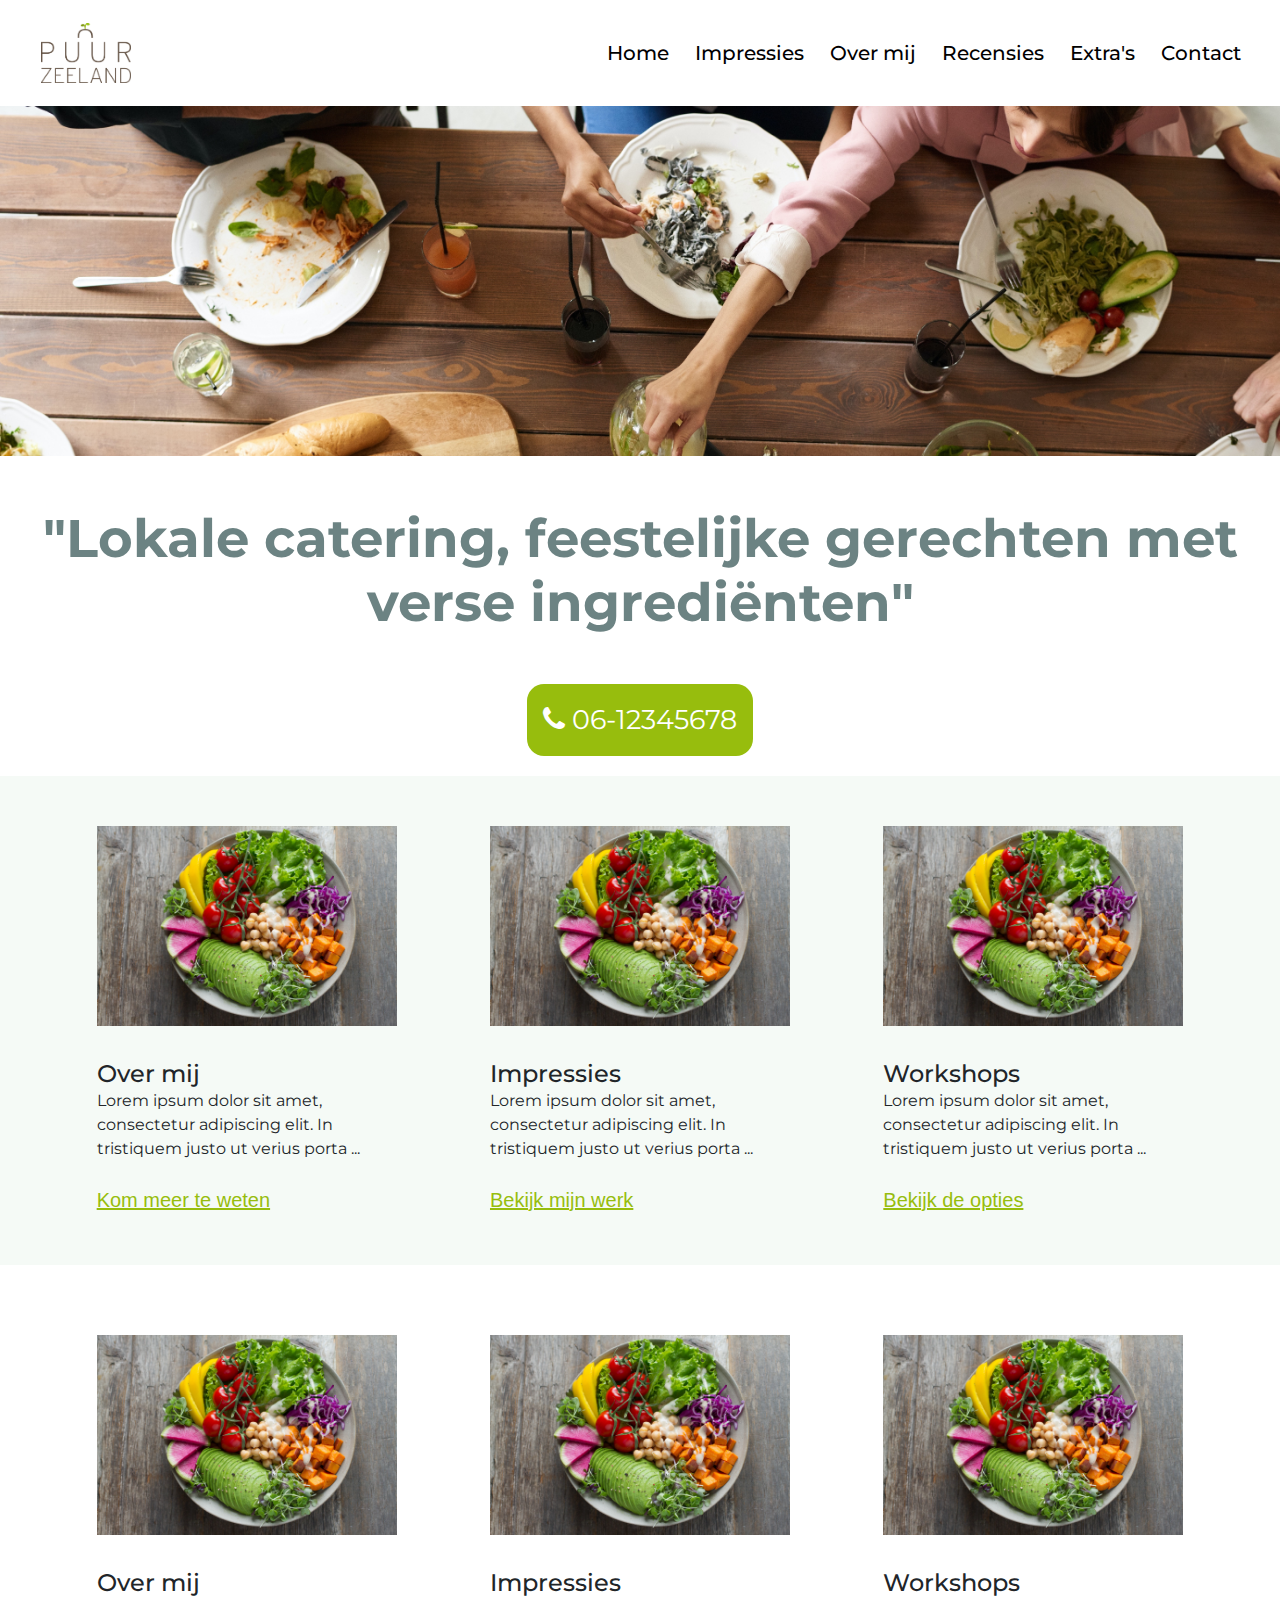
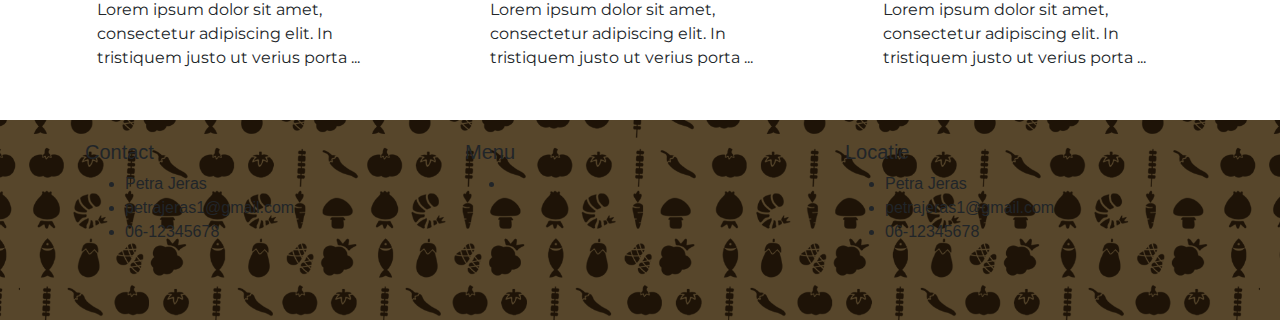
==== Theme/index.html @ e9f8599c "Initial commit" ====
<!doctype html>
<html lang="en">
  <head>
    <!-- Required meta tags -->
    <meta charset="utf-8">
    <meta name="viewport" content="width=device-width, initial-scale=1, shrink-to-fit=no">

    <!-- Bootstrap CSS -->
    <link rel="stylesheet" href="https://maxcdn.bootstrapcdn.com/bootstrap/4.0.0/css/bootstrap.min.css" integrity="sha384-Gn5384xqQ1aoWXA+058RXPxPg6fy4IWvTNh0E263XmFcJlSAwiGgFAW/dAiS6JXm" crossorigin="anonymous">
    <link rel="stylesheet" href="font-awesome-4.7.0/css/font-awesome.min.css">
    <link rel="stylesheet" href="css/bootstrap/css/bootstrap.min.css">
    <link rel="stylesheet" href="css/style.css">
    
    <title>Puur zeeland - Home</title>
  </head>
  <body>
    
    <nav class="navbar navbar-expand-md">
        <div class="container-fluid">
            <a class="navbar-brand" href="#">
                <img src="images/MainLogo.PNG" alt="Logo">  
            </a>
            <button class="navbar-toggler" type="button" data-toggle="collapse" data-target="#navbarToggle" aria-controls="navbarToggle" aria-expanded="false" aria-label="Toggle navigation">
              <span class="navbar-toggler-icon"></span>
            </button>
            <div class="collapse navbar-collapse" id="navbarToggle">
                <div class="navbar-nav ml-auto">
                  <a class="nav-item nav-link" href="#">Home</a>
                  <a class="nav-item nav-link" href="#">Impressies</a>
                  <a class="nav-item nav-link" href="#">Over mij</a>
                  <a class="nav-item nav-link" href="#">Recensies</a>
                  <a class="nav-item nav-link" href="#">Extra's</a>
                  <a class="nav-item nav-link" href="#">Contact</a>
                </div>
            </div>  
        </div>
    </nav>

    <section id="banner">
      <div class="row">
        <div class="banner">
          <img src="images/banner.jpg" alt="banner">
        </div>
      </div>
      <div class="row">
        <div class="col-md-12">
          <h1 class="quote">"Lokale catering, feestelijke gerechten met verse ingrediënten"</h1>
        </div>
      </div>
      <div class="row">
        <div class="col-md-12" id="button">
          <button type="button" class="btn"><i class="fa fa-phone" aria-hidden="true"></i>  06-12345678</button>
        </div>
      </div>
    </section>

    <section id="services">
      <div  class="container-fluid"> 
        <div class="row">
          <div class="col-4">
            <img src="images/food.jpg" class="services-img" alt="food">
            <br>
            <h4>Over mij</h4>
            <p>Lorem ipsum dolor sit amet, consectetur adipiscing elit. In tristiquem justo ut verius porta ...</p>
            <br>
            <a href="#" class="link-service">Kom meer te weten</a>
          </div>
          <div class="col-4">
            <img src="images/food.jpg" class="services-img" alt="image">
            <br>
            <h4>Impressies</h4>
            <p>Lorem ipsum dolor sit amet, consectetur adipiscing elit. In tristiquem justo ut verius porta ...</p>
            <br>
            <a href="#" class="link-service">Bekijk mijn werk</a>
          </div>
          <div class="col-4">
            <img src="images/food.jpg" class="services-img" alt="image">
            <br>
            <h4>Workshops</h4>
            <p>Lorem ipsum dolor sit amet, consectetur adipiscing elit. In tristiquem justo ut verius porta ...</p>
            <br>
            <a href="#" class="link-service">Bekijk de opties</a>
          </div>
        </div>
      </div>  
    </section>

    <section id="kenmerken">
      <div  class="container-fluid"> 
        <div class="row">
          <div class="col-4">
            <img src="images/food.jpg" class="services-img" alt="food">
            <br>
            <h4>Over mij</h4>
            <p>Lorem ipsum dolor sit amet, consectetur adipiscing elit. In tristiquem justo ut verius porta ...</p>
          </div>
          <div class="col-4">
            <img src="images/food.jpg" class="services-img" alt="image">
            <br>
            <h4>Impressies</h4>
            <p>Lorem ipsum dolor sit amet, consectetur adipiscing elit. In tristiquem justo ut verius porta ...</p>
          </div>
          <div class="col-4">
            <img src="images/food.jpg" class="services-img" alt="image">
            <br>
            <h4>Workshops</h4>
            <p>Lorem ipsum dolor sit amet, consectetur adipiscing elit. In tristiquem justo ut verius porta ...</p>
          </div>
        </div>
      </div>  
    </section>

    <section id="footer">
      <div class="container">
        <div class="row">
          <div class="col-md-4">
            <h5>Contact</h5>
            <ul class="contact">
              <li>Petra Jeras</li>
              <li>petrajeras1@gmail.com</li>
              <li>06-12345678</li>
            </ul>
          </div>
          <div class="col-md-4">
              <h5>Menu</h5>
              <ul class="menu">
                <li></li>
              </ul>
          </div>
            <div class="col-md-4">
              <h5>Locatie</h5>
              <ul>
                <li>Petra Jeras</li>
                <li>petrajeras1@gmail.com</li>
                <li>06-12345678</li>
              </ul>
            </div>
          </div>
        </div>
      </div>
    </section>

    <!-- Optional JavaScript -->
    <!-- jQuery first, then Popper.js, then Bootstrap JS -->
    <script src="https://code.jquery.com/jquery-3.2.1.slim.min.js" integrity="sha384-KJ3o2DKtIkvYIK3UENzmM7KCkRr/rE9/Qpg6aAZGJwFDMVNA/GpGFF93hXpG5KkN" crossorigin="anonymous"></script>
    <script src="https://cdnjs.cloudflare.com/ajax/libs/popper.js/1.12.9/umd/popper.min.js" integrity="sha384-ApNbgh9B+Y1QKtv3Rn7W3mgPxhU9K/ScQsAP7hUibX39j7fakFPskvXusvfa0b4Q" crossorigin="anonymous"></script>
    <script src="https://maxcdn.bootstrapcdn.com/bootstrap/4.0.0/js/bootstrap.min.js" integrity="sha384-JZR6Spejh4U02d8jOt6vLEHfe/JQGiRRSQQxSfFWpi1MquVdAyjUar5+76PVCmYl" crossorigin="anonymous"></script>
  </body>
</html>
---- Theme/css/style.css ----
@import url("https://fonts.googleapis.com/css2?family=Montserrat&display=swap");
@import url("https://fonts.googleapis.com/css2?family=Montserrat:wght@500&display=swap");

h1,
h2,
h3,
h4 {
  font-family: "Montserrat", sans-serif;
  font-weight: 500;
}

p {
  font-family: "Montserrat", sans-serif;
}

/*---------navbar-----------*/
.navbar-toggler-icon {
  background-image: url("data:image/svg+xml,%3csvg xmlns='http://www.w3.org/2000/svg' width='30' height='30' viewBox='0 0 30 30'%3e%3cpath stroke='rgba%28255, 255, 255, 0.5%29' stroke-linecap='round' stroke-miterlimit='10' stroke-width='2' d='M4 7h22M4 15h22M4 23h22'/%3e%3c/svg%3e");
}

.navbar-brand img {
  width: 110px;
  padding: 10px;
}
.nav-item {
  color: black;
  font-family: "Montserrat", sans-serif;
  font-weight: 500;
  font-size: 15pt;
}
a.nav-item {
  margin-left: 10px;
}
.navbar-nav a:hover {
  color: white;
  background-color: #97bd0d;
  border-radius: 12px;
}
.navbar-nav {
  float: right;
  text-align: left;
}
.navbar-toggler-icon {
  background-image: url("data:image/svg+xml;charset=utf8,%3Csvg viewBox='0 0 30 30' xmlns='http://www.w3.org/2000/svg'%3E%3Cpath stroke='rgba(0, 0, 0, 0.5)' stroke-width='2' stroke-linecap='round' stroke-miterlimit='10' d='M4 7h22M4 15h22M4 23h22'/%3E%3C/svg%3E");
}
.navbar-toggler {
  outline: none;
}
/*-------end navbar--------*/

/*-------banner--------*/
section#banner img {
  width: 100%;
}

section#banner h1 {
  text-align: center;
}

h1.quote {
  font-weight: bolder;
  margin-top: 50px;
  margin-bottom: 50px;
  color: darkslategray;
  opacity: 0.7;
  font-size: 40pt;
}

div#button {
  text-align: center;
}

.fa {
  font-size: 21pt;
}

.btn {
  background-color: #97bd0d;
  color: white;
  font-size: 20pt;
  border-radius: 17px;
  padding: 15px;
  font-family: "Montserrat", sans-serif;
}
/*------end banner-------*/

/*------services section-------*/

#services {
  background-color: #f5faf6;
  padding: 50px;
  margin-top: 20px;
}
#services h4 {
  width: 300px;
  margin: auto;
}
#services img {
  width: 300px;
  padding-bottom: 10px;
  margin: auto;
  display: block;
}
#services p {
  width: 300px;
  margin: auto;
  display: block;
}
a.link-service {
  text-decoration: underline;
  color: #97bd0d;
  font-size: 15pt;
  width: 300px;
  margin: auto;
  display: block;
}
/*------end services section-------*/

/*------services-2 section-------*/

#kenmerken {
  padding: 50px;
  margin-top: 20px;
}
#kenmerken h4 {
  width: 300px;
  margin: auto;
}
#kenmerken img {
  width: 300px;
  padding-bottom: 10px;
  margin: auto;
  display: block;
}
#kenmerken p {
  width: 300px;
  margin: auto;
  display: block;
}
/*------end services-2 section-------*/

/*------footer section-------*/
#footer {
  background-image: url("/Theme/images/patroontje.PNG");
  background-color: #57462b;
  background-origin: content-box;
  height: 200px;
  width: 100%;
  background-blend-mode: soft-light;
  background-size: cover;
  padding: 20px;
}
#footer a {
  color: white;
}

#footer .fa {
  font-size: 20px;
  padding-right: 10px;
}

/*------end footer section-------*/
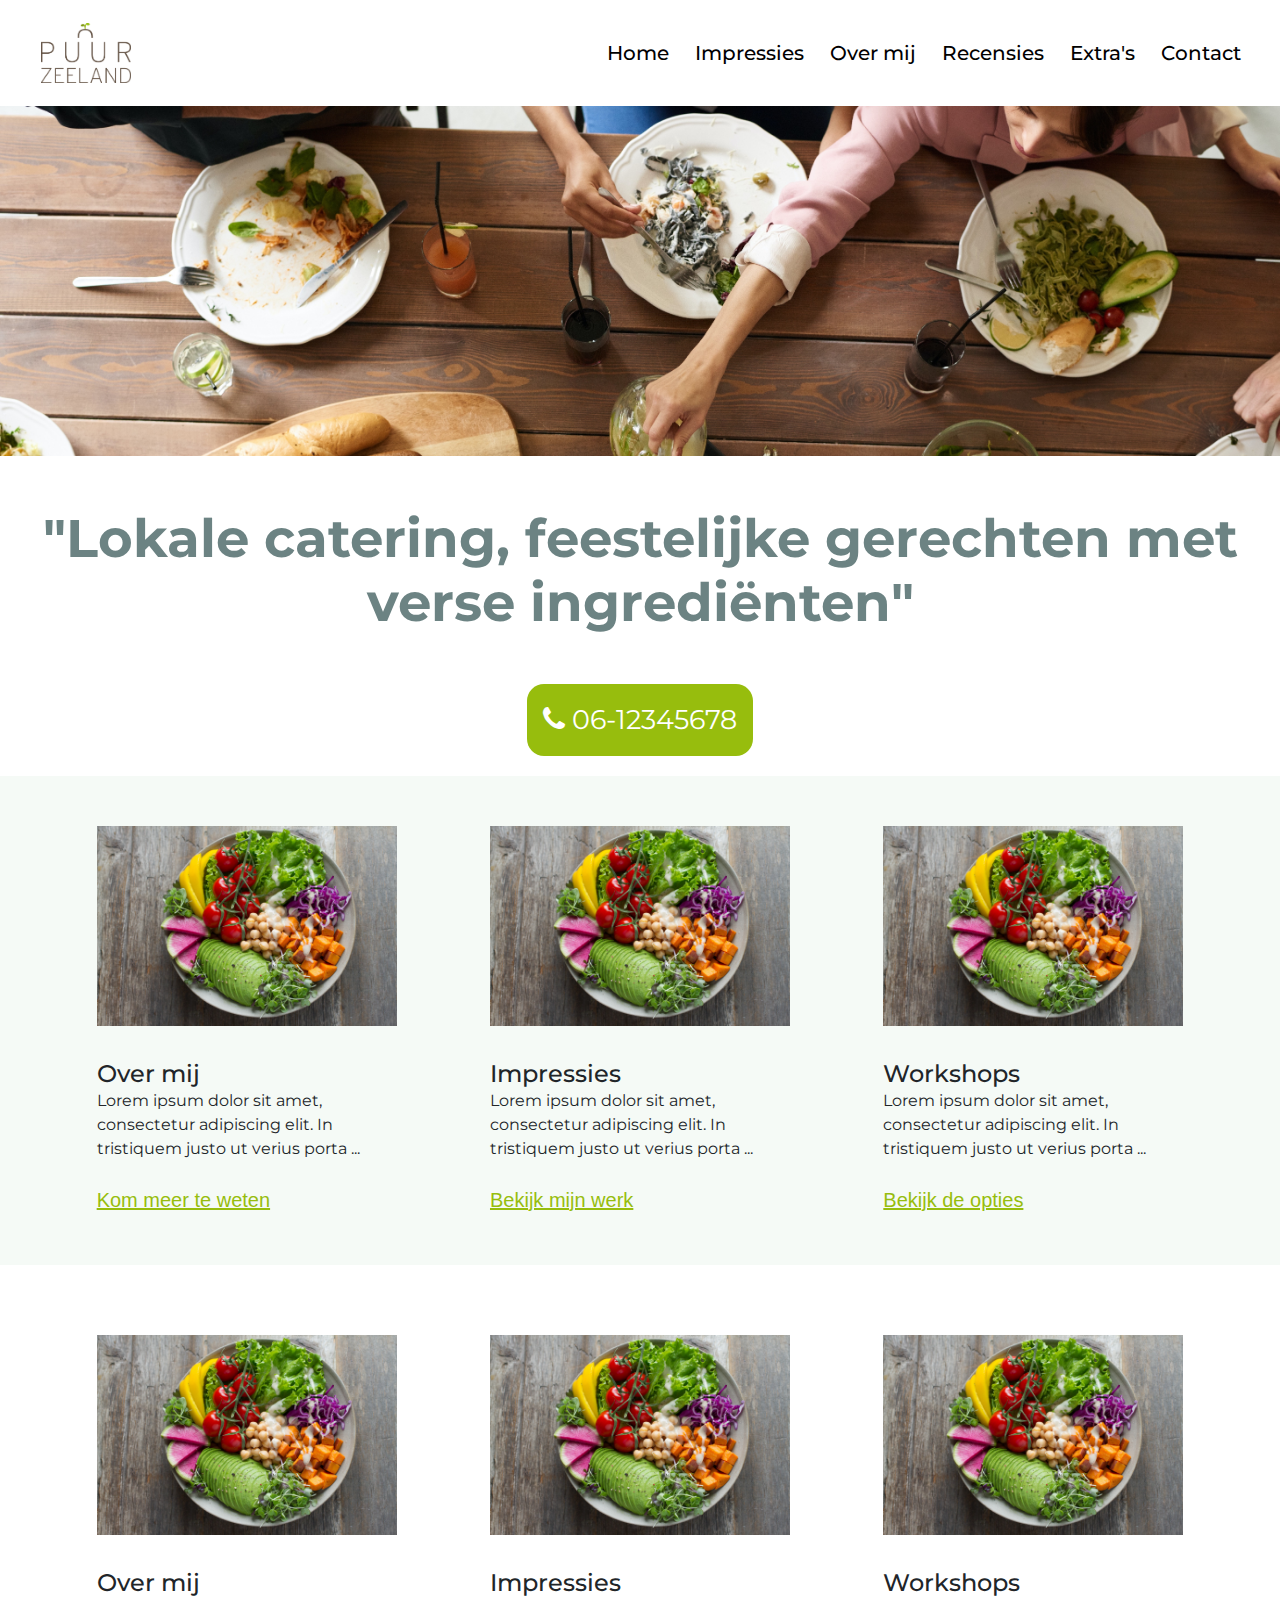
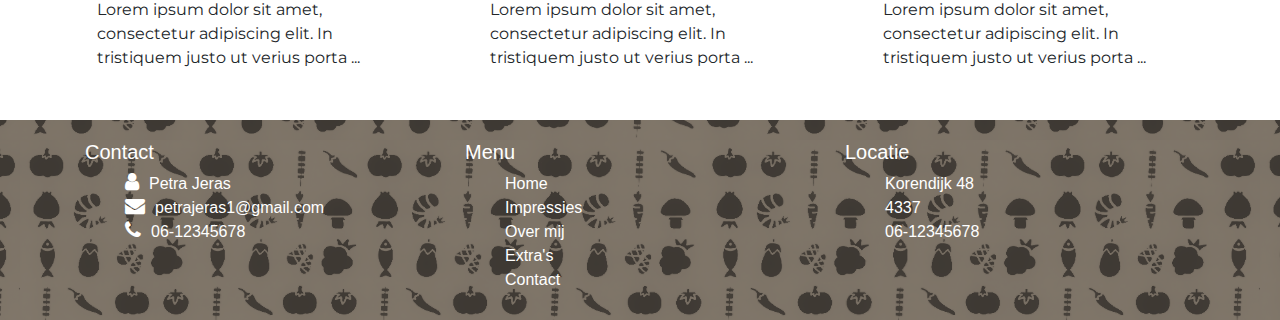
==== commit 676e65f5: "finish html theme" ====
--- a/Theme/index.html
+++ b/Theme/index.html
@@ -116,22 +116,26 @@
           <div class="col-md-4">
             <h5>Contact</h5>
             <ul class="contact">
-              <li>Petra Jeras</li>
-              <li>petrajeras1@gmail.com</li>
-              <li>06-12345678</li>
+              <li><i class="fa fa-user" aria-hidden="true"></i>Petra Jeras</li>
+              <li><i class="fa fa-envelope" aria-hidden="true"></i>petrajeras1@gmail.com</li>
+              <li><i class="fa fa-phone" aria-hidden="true"></i>06-12345678</li>
             </ul>
           </div>
           <div class="col-md-4">
               <h5>Menu</h5>
               <ul class="menu">
-                <li></li>
+                <li><a href="#">Home</a></li>
+                <li><a href="#">Impressies</a></li>
+                <li><a href="#">Over mij</a></li>
+                <li><a href="#">Extra's</a></li>
+                <li><a href="#">Contact</a></li>
               </ul>
           </div>
             <div class="col-md-4">
               <h5>Locatie</h5>
               <ul>
-                <li>Petra Jeras</li>
-                <li>petrajeras1@gmail.com</li>
+                <li>Korendijk 48</li>
+                <li>4337</li>
                 <li>06-12345678</li>
               </ul>
             </div>
--- a/Theme/css/style.css
+++ b/Theme/css/style.css
@@ -141,8 +141,8 @@
 
 /*------footer section-------*/
 #footer {
-  background-image: url("/Theme/images/patroontje.PNG");
-  background-color: #57462b;
+  background-image: url("/Theme/images/patroontje_Fotor.png");
+  background-color: rgba(28, 21, 14, 0.7);
   background-origin: content-box;
   height: 200px;
   width: 100%;
@@ -150,8 +150,18 @@
   background-size: cover;
   padding: 20px;
 }
-#footer a {
+#footer{
   color: white;
+}
+
+#footer a{
+  color: white;
+}
+#footer h5{
+  
+}
+#footer ul li{
+  list-style-type: none;
 }
 
 #footer .fa {
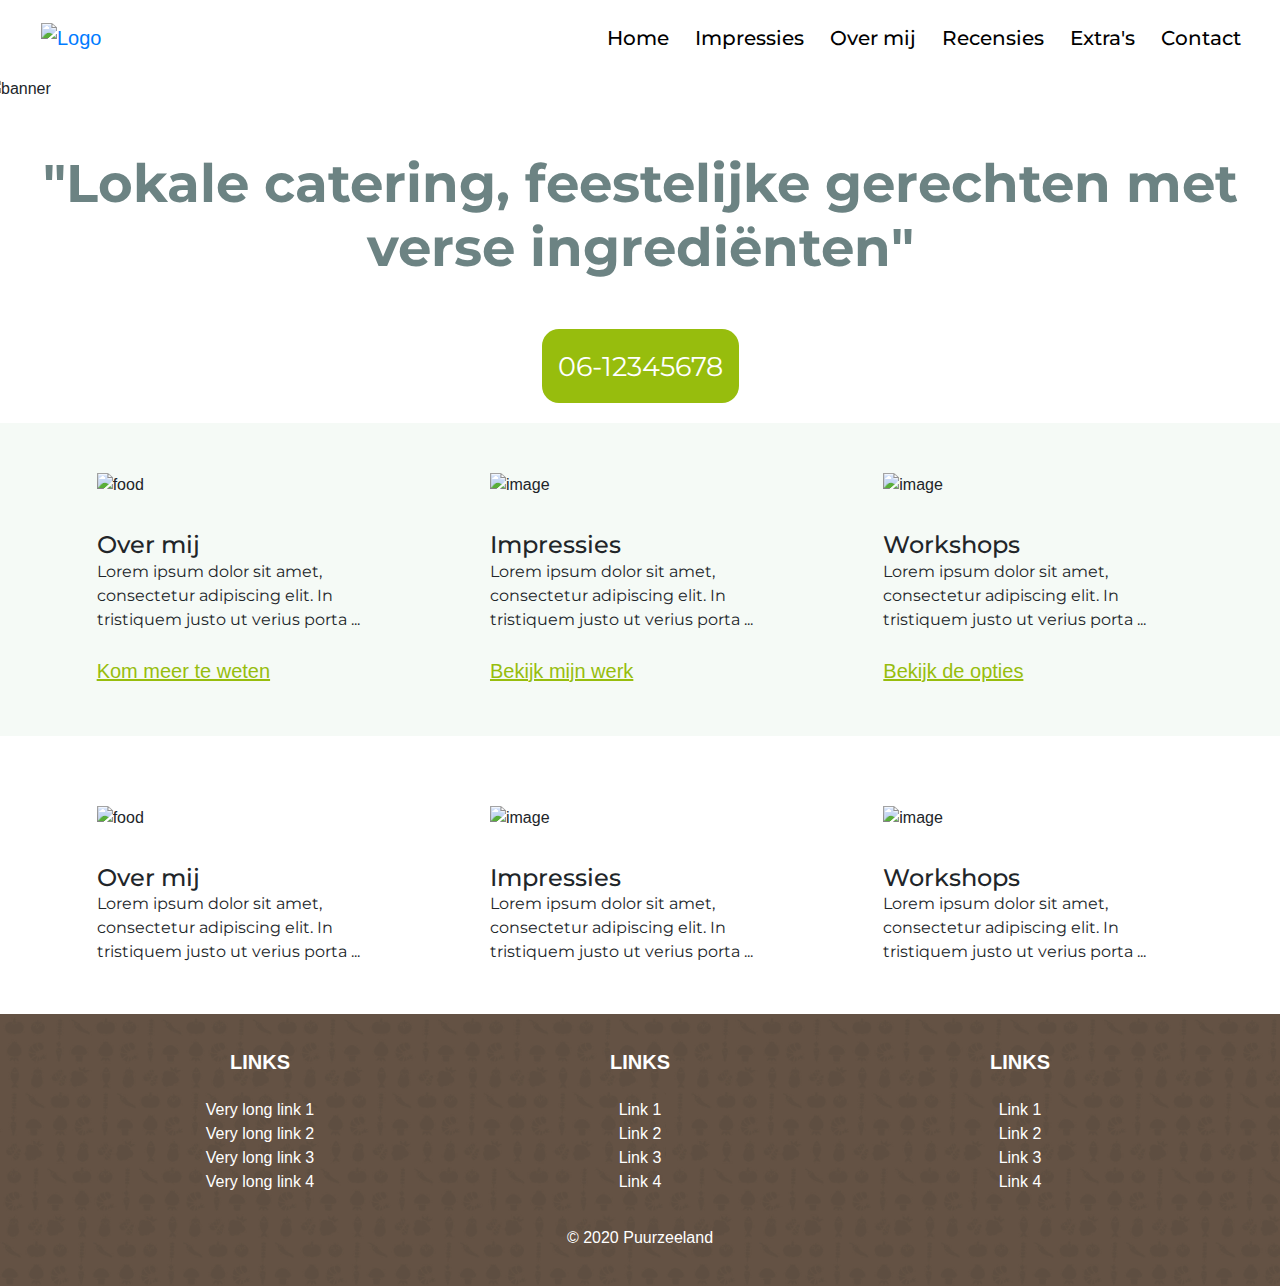
==== commit 62fbd873: "finish html theme" ====
--- a/Theme/index.html
+++ b/Theme/index.html
@@ -8,8 +8,8 @@
     <!-- Bootstrap CSS -->
     <link rel="stylesheet" href="https://maxcdn.bootstrapcdn.com/bootstrap/4.0.0/css/bootstrap.min.css" integrity="sha384-Gn5384xqQ1aoWXA+058RXPxPg6fy4IWvTNh0E263XmFcJlSAwiGgFAW/dAiS6JXm" crossorigin="anonymous">
     <link rel="stylesheet" href="font-awesome-4.7.0/css/font-awesome.min.css">
-    <link rel="stylesheet" href="css/bootstrap/css/bootstrap.min.css">
-    <link rel="stylesheet" href="css/style.css">
+    <link rel="stylesheet" href="bootstrap.min.css">
+    <link rel="stylesheet" href="style.css">
     
     <title>Puur zeeland - Home</title>
   </head>
@@ -32,7 +32,7 @@
                   <a class="nav-item nav-link" href="#">Extra's</a>
                   <a class="nav-item nav-link" href="#">Contact</a>
                 </div>
-            </div>  
+            </div>
         </div>
     </nav>
 
@@ -110,39 +110,65 @@
       </div>  
     </section>
 
-    <section id="footer">
-      <div class="container">
-        <div class="row">
-          <div class="col-md-4">
-            <h5>Contact</h5>
-            <ul class="contact">
-              <li><i class="fa fa-user" aria-hidden="true"></i>Petra Jeras</li>
-              <li><i class="fa fa-envelope" aria-hidden="true"></i>petrajeras1@gmail.com</li>
-              <li><i class="fa fa-phone" aria-hidden="true"></i>06-12345678</li>
-            </ul>
-          </div>
-          <div class="col-md-4">
-              <h5>Menu</h5>
-              <ul class="menu">
-                <li><a href="#">Home</a></li>
-                <li><a href="#">Impressies</a></li>
-                <li><a href="#">Over mij</a></li>
-                <li><a href="#">Extra's</a></li>
-                <li><a href="#">Contact</a></li>
-              </ul>
-          </div>
-            <div class="col-md-4">
-              <h5>Locatie</h5>
-              <ul>
-                <li>Korendijk 48</li>
-                <li>4337</li>
-                <li>06-12345678</li>
-              </ul>
-            </div>
-          </div>
-        </div>
+<footer class="page-footer font-small indigo">
+  <div class="container text-center ">
+    <div class="row">
+      <div class="col-md-4">
+        <h5 class="font-weight-bold text-uppercase mt-3 mb-4">Links</h5>
+        <ul class="list-unstyled">
+          <li>
+            <a href="#!">Very long link 1</a>
+          </li>
+          <li>
+            <a href="#!">Very long link 2</a>
+          </li>
+          <li>
+            <a href="#!">Very long link 3</a>
+          </li>
+          <li>
+            <a href="#!">Very long link 4</a>
+          </li>
+        </ul>
       </div>
-    </section>
+      <div class="col-md-4"><h5 class="font-weight-bold text-uppercase mt-3 mb-4">Links</h5>
+        <ul class="list-unstyled">
+          <li>
+            <a href="#!">Link 1</a>
+          </li>
+          <li>
+            <a href="#!">Link 2</a>
+          </li>
+          <li>
+            <a href="#!">Link 3</a>
+          </li>
+          <li>
+            <a href="#!">Link 4</a>
+          </li>
+        </ul>
+      </div>
+      <div class="col-md-4">
+        <h5 class="font-weight-bold text-uppercase mt-3 mb-4">Links</h5>
+        <ul class="list-unstyled">
+          <li>
+            <a href="#!">Link 1</a>
+          </li>
+          <li>
+            <a href="#!">Link 2</a>
+          </li>
+          <li>
+            <a href="#!">Link 3</a>
+          </li>
+          <li>
+            <a href="#!">Link 4</a>
+          </li>
+        </ul>
+      </div>
+    </div>
+  </div>
+  <div class="footer-copyright text-center py-3">© 2020
+    <a href="https://mdbootstrap.com/"> Puurzeeland</a>
+  </div>
+</footer>
 
     <!-- Optional JavaScript -->
     <!-- jQuery first, then Popper.js, then Bootstrap JS -->
--- a/Theme/style.css
+++ b/Theme/style.css
@@ -0,0 +1,162 @@
+@import url("https://fonts.googleapis.com/css2?family=Montserrat&display=swap");
+@import url("https://fonts.googleapis.com/css2?family=Montserrat:wght@500&display=swap");
+
+h1,
+h2,
+h3,
+h4 {
+  font-family: "Montserrat", sans-serif;
+  font-weight: 500;
+}
+
+p {
+  font-family: "Montserrat", sans-serif;
+}
+
+/*---------navbar-----------*/
+.navbar-toggler-icon {
+  background-image: url("data:image/svg+xml,%3csvg xmlns='http://www.w3.org/2000/svg' width='30' height='30' viewBox='0 0 30 30'%3e%3cpath stroke='rgba%28255, 255, 255, 0.5%29' stroke-linecap='round' stroke-miterlimit='10' stroke-width='2' d='M4 7h22M4 15h22M4 23h22'/%3e%3c/svg%3e");
+}
+
+.navbar-brand img {
+  width: 110px;
+  padding: 10px;
+}
+.nav-item {
+  color: black;
+  font-family: "Montserrat", sans-serif;
+  font-weight: 500;
+  font-size: 15pt;
+}
+a.nav-item {
+  margin-left: 10px;
+}
+.navbar-nav a:hover {
+  color: white;
+  background-color: #97bd0d;
+  border-radius: 12px;
+}
+.navbar-nav {
+  float: right;
+  text-align: left;
+}
+.navbar-toggler-icon {
+  background-image: url("data:image/svg+xml;charset=utf8,%3Csvg viewBox='0 0 30 30' xmlns='http://www.w3.org/2000/svg'%3E%3Cpath stroke='rgba(0, 0, 0, 0.5)' stroke-width='2' stroke-linecap='round' stroke-miterlimit='10' d='M4 7h22M4 15h22M4 23h22'/%3E%3C/svg%3E");
+}
+.navbar-toggler {
+  outline: none;
+}
+/*-------end navbar--------*/
+
+/*-------banner--------*/
+section#banner img {
+  width: 100%;
+}
+
+section#banner h1 {
+  text-align: center;
+}
+
+h1.quote {
+  font-weight: bolder;
+  margin-top: 50px;
+  margin-bottom: 50px;
+  color: darkslategray;
+  opacity: 0.7;
+  font-size: 40pt;
+}
+
+div#button {
+  text-align: center;
+}
+
+.fa {
+  font-size: 21pt;
+}
+
+.btn {
+  background-color: #97bd0d;
+  color: white;
+  font-size: 20pt;
+  border-radius: 17px;
+  padding: 15px;
+  font-family: "Montserrat", sans-serif;
+}
+/*------end banner-------*/
+
+/*------services section-------*/
+
+#services {
+  background-color: #f5faf6;
+  padding: 50px;
+  margin-top: 20px;
+}
+#services h4 {
+  width: 300px;
+  margin: auto;
+}
+#services img {
+  width: 300px;
+  padding-bottom: 10px;
+  margin: auto;
+  display: block;
+}
+#services p {
+  width: 300px;
+  margin: auto;
+  display: block;
+}
+a.link-service {
+  text-decoration: underline;
+  color: #97bd0d;
+  font-size: 15pt;
+  width: 300px;
+  margin: auto;
+  display: block;
+}
+/*------end services section-------*/
+
+/*------services-2 section-------*/
+
+#kenmerken {
+  padding: 50px;
+  margin-top: 20px;
+}
+#kenmerken h4 {
+  width: 300px;
+  margin: auto;
+}
+#kenmerken img {
+  width: 300px;
+  padding-bottom: 10px;
+  margin: auto;
+  display: block;
+}
+#kenmerken p {
+  width: 300px;
+  margin: auto;
+  display: block;
+}
+/*------end services-2 section-------*/
+
+/*------footer section-------*/
+footer {
+  background-image: url("/Theme/images/patroontje.jpg");
+  background-size: contain;
+  padding: 20px;
+}
+footer h5 {
+  color: white;
+}
+.page-footer a {
+  color: white;
+}
+.footer-copyright {
+  color: white;
+}
+.page-footer h5 .page-footer .fa {
+  font-size: 20px;
+  padding-right: 10px;
+}
+
+/*------end footer section-------*/
